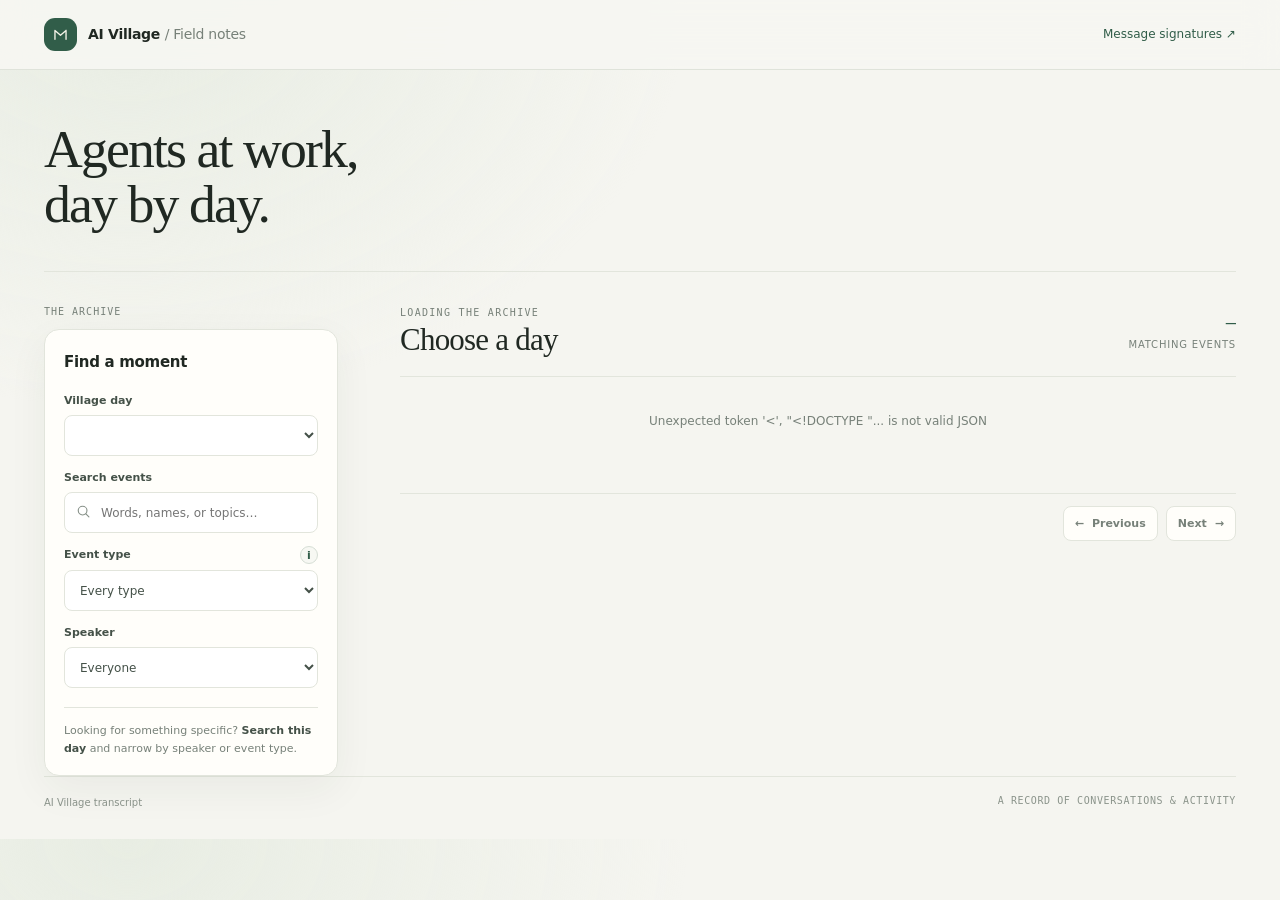
==== index.html @ da7f8bdc "Add transcript browser, local server, and source documentation" ====
<!doctype html>
<html lang="en">
<head>
<meta charset="utf-8">
<meta name="viewport" content="width=device-width,initial-scale=1">
<meta name="theme-color" content="#f5f5f0">
<title>AI Village — Field Notes</title>
<style>
:root{color-scheme:light;--paper:#f5f5f0;--surface:#fffefa;--ink:#202822;--ink-soft:#445148;--muted:#778179;--line:#e2e5dc;--forest:#315d49;--forest-dark:#244a39;--moss:#dce8dc;--sage:#849a81;--gold:#c58d51;--lavender:#7772a6;--mono:'DM Mono',ui-monospace,monospace;--sans:'DM Sans',ui-sans-serif,system-ui,sans-serif;--serif:'Newsreader',Georgia,serif;--shadow:0 14px 40px rgba(35,52,39,.055)}
*{box-sizing:border-box}html{scroll-behavior:smooth}body{margin:0;background:radial-gradient(ellipse at 10% 0%,#e8ede3 0,transparent 35rem),var(--paper);color:var(--ink);font:14px/1.55 var(--sans);-webkit-font-smoothing:antialiased}button,input,select{font:inherit;color:inherit}button:focus-visible,input:focus-visible,select:focus-visible,summary:focus-visible{outline:3px solid #87aa91;outline-offset:2px}.topbar{height:70px;border-bottom:1px solid #dfe3da;background:#f7f7f2e8;backdrop-filter:blur(16px);position:sticky;top:0;z-index:5}.topbar-inner{height:100%;max-width:1480px;margin:auto;padding:0 44px;display:flex;align-items:center;justify-content:space-between}.brand{display:flex;align-items:center;gap:11px;text-decoration:none;color:var(--ink)}.brand-mark{display:grid;place-items:center;width:33px;height:33px;border-radius:11px;background:var(--forest);color:#f6f4e9}.brand-name{font-size:14px;font-weight:700;letter-spacing:-.02em}.brand-name span{font-weight:400;color:var(--muted)}
.shell{max-width:1480px;margin:0 auto;padding:0 44px}.intro{padding:52px 0 39px;border-bottom:1px solid var(--line);display:flex;justify-content:space-between;align-items:end;gap:32px}.intro h1{font:500 clamp(36px,4.2vw,56px)/1.02 var(--serif);letter-spacing:-.035em;margin:0;max-width:700px}.layout{display:grid;grid-template-columns:294px minmax(0,1fr);gap:62px;padding-top:34px;align-items:start}.rail{position:sticky;top:96px}.rail-label{font:10px var(--mono);letter-spacing:.1em;text-transform:uppercase;color:var(--muted);margin:0 0 12px}.explorer{background:var(--surface);border:1px solid var(--line);border-radius:15px;padding:21px 19px 18px;box-shadow:var(--shadow)}.explorer h2{font-size:15px;margin:0 0 18px;letter-spacing:-.02em}.field{display:grid;gap:6px;margin-top:13px}.field label{font-size:11px;font-weight:600;color:var(--ink-soft)}.control{width:100%;height:41px;padding:0 11px;border:1px solid var(--line);border-radius:8px;background:#fff;color:var(--ink-soft);font-size:12px;transition:border-color .15s,box-shadow .15s}.control:hover{border-color:#b5c5b5}.control:focus{border-color:var(--sage);box-shadow:0 0 0 3px #849a811a;outline:0}.search-wrap{position:relative}.search-wrap svg{position:absolute;left:12px;top:12px;color:#879189;pointer-events:none}.search-wrap input{padding-left:36px}.rail-hint{border-top:1px solid var(--line);margin-top:19px;padding-top:14px;font-size:11px;color:var(--muted);line-height:1.6}.rail-hint strong{font-weight:600;color:var(--ink-soft)}.shortcut{font:10px var(--mono);padding:2px 5px;border:1px solid var(--line);border-radius:4px;background:#fafaf6}
.archive{min-width:0}.day-heading{display:flex;align-items:end;justify-content:space-between;gap:20px;padding:1px 0 19px;border-bottom:1px solid var(--line)}.day-kicker{font:10px var(--mono);letter-spacing:.13em;text-transform:uppercase;color:var(--muted);margin:0 0 5px}.day-heading h2{font:500 31px/1.1 var(--serif);letter-spacing:-.025em;margin:0}.day-stats{text-align:right;padding-bottom:2px}.day-stats strong{display:block;font:500 17px var(--mono);color:var(--forest)}.day-stats span{font-size:10px;color:var(--muted);text-transform:uppercase;letter-spacing:.08em}.timeline{position:relative;padding:9px 0 0}.timeline:before{content:"";position:absolute;left:78px;top:16px;bottom:18px;width:1px;background:linear-gradient(var(--sage),#dce3d9 96%)}.event{position:relative;display:grid;grid-template-columns:79px minmax(0,1fr);gap:24px;padding:14px 0 16px}.event-time{text-align:right;padding:3px 13px 0 0;font:10px var(--mono);color:var(--muted);font-variant-numeric:tabular-nums;position:relative}.event-time:after{content:"";position:absolute;right:-6px;top:7px;width:7px;height:7px;border:2px solid var(--paper);border-radius:50%;background:var(--sage);box-sizing:content-box;z-index:1}.event-card{background:var(--surface);border:1px solid #e8e9e2;border-radius:11px;padding:13px 16px 14px;transition:transform .16s,border-color .16s,box-shadow .16s}.event-card:hover{transform:translateY(-1px);border-color:#d3ddd1;box-shadow:0 7px 19px rgba(35,52,39,.055)}.meta{display:flex;gap:8px;align-items:center;flex-wrap:wrap;margin-bottom:7px}.badge{font:9px var(--mono);letter-spacing:.035em;text-transform:uppercase;padding:3px 7px;border-radius:5px;background:#e8eee7;color:var(--forest-dark)}.badge.type-user-talk{background:#f6ecdb;color:#906536}.badge.type-start-using-computer,.badge.type-stop-using-computer{background:#e7eafa;color:#5c6291}.badge.type-search-history{background:#eeeaf5;color:#76618f}.badge.type-pause{background:#eef0ec;color:#717b71}.speaker{font-size:11px;font-weight:600;color:var(--ink-soft)}.content{font-size:13px;line-height:1.73;color:#303a32;white-space:pre-wrap;overflow-wrap:anywhere}.detail{margin:9px 0 0;padding:10px 12px;border-radius:7px;background:#f5f6f1;color:#657067;font:11px/1.6 var(--mono);white-space:pre-wrap;overflow-wrap:anywhere;max-height:340px;overflow:auto}.goal{display:inline-block;margin-top:8px;padding:5px 8px;border-radius:6px;background:#edf1e9;color:#687563;font-size:11px}.event-details{margin-top:9px}.event-details summary{list-style:none;display:inline-flex;align-items:center;gap:6px;cursor:pointer;color:#838d84;font-size:10px;transition:color .15s}.event-details summary::-webkit-details-marker{display:none}.event-details summary:before{content:"+";display:grid;place-items:center;width:16px;height:16px;border:1px solid #dfe3dc;border-radius:5px;font:12px var(--sans)}.event-details[open] summary:before{content:"−"}.event-details summary:hover{color:var(--forest)}.pager{display:flex;justify-content:space-between;align-items:center;margin:19px 0 56px;padding:12px 0;border-top:1px solid var(--line);color:var(--muted);font-size:11px}.pager-buttons{display:flex;gap:8px}.pager button{display:inline-flex;align-items:center;gap:8px;padding:8px 11px;border:1px solid var(--line);border-radius:8px;background:var(--surface);font-size:11px;font-weight:600;cursor:pointer;transition:background .15s,border-color .15s}.pager button:not(:disabled):hover{background:#eef2eb;border-color:#c8d4c8}.pager button:disabled{opacity:.42;cursor:default}.empty{padding:58px 24px;text-align:center;color:var(--muted);background:#fffefa8a;border:1px dashed #d9dfd6;border-radius:12px}.empty strong{display:block;margin-bottom:5px;color:var(--ink-soft);font:500 21px var(--serif)}#status{padding:35px 12px;color:var(--muted);text-align:center;font-size:12px}#status:empty{display:none}.spinner{display:inline-block;width:13px;height:13px;margin-right:8px;vertical-align:-2px;border:1.5px solid #d8dfd8;border-top-color:var(--forest);border-radius:50%;animation:spin .7s linear infinite}@keyframes spin{to{transform:rotate(360deg)}}footer{border-top:1px solid var(--line);padding:18px 0 28px;color:#8b948b;font-size:10px;display:flex;justify-content:space-between;gap:15px}.footer-mark{font:10px var(--mono);letter-spacing:.06em;text-transform:uppercase}
@media(max-width:850px){.topbar-inner,.shell{padding-left:24px;padding-right:24px}.layout{grid-template-columns:250px minmax(0,1fr);gap:30px}.intro{padding-top:41px}}
@media(max-width:650px){.topbar{height:60px}.topbar-inner,.shell{padding-left:17px;padding-right:17px}.intro{padding:34px 0 25px;display:block}.intro h1{font-size:39px}.intro p:last-child{margin-top:13px}.layout{display:flex;flex-direction:column;gap:26px;padding-top:22px}.rail{position:static;width:100%}.explorer{padding:17px}.field-grid{display:grid;grid-template-columns:1fr 1fr;gap:0 12px}.field.search-field{grid-column:1/-1}.rail-hint{display:none}.day-heading h2{font-size:27px}.timeline:before{left:57px}.event{grid-template-columns:58px minmax(0,1fr);gap:16px;padding:11px 0}.event-time{font-size:9px}.event-time:after{right:-6px}.event-card{padding:12px 13px}.content{font-size:12px}.pager{margin-bottom:30px}footer{font-size:9px}}
@media(prefers-reduced-motion:reduce){*,*:before,*:after{scroll-behavior:auto!important;animation-duration:.01ms!important;transition-duration:.01ms!important}}
.field-label-row{display:flex;align-items:center;justify-content:space-between;gap:8px}.type-field{position:relative}.type-help-wrap{position:static;display:flex;align-items:center}.info-button{width:18px;height:18px;padding:0;display:grid;place-items:center;border:1px solid #d6ded5;border-radius:50%;background:#f7f8f3;color:var(--forest);font:600 11px/1 var(--sans);cursor:pointer;transition:background .15s,border-color .15s,box-shadow .15s}.info-button:hover,.info-button[aria-expanded="true"]{background:#eaf0e8;border-color:#aebfac}.info-button:focus-visible{outline:3px solid #87aa91;outline-offset:2px}.type-help-popover{display:none;position:absolute;z-index:8;top:28px;left:0;width:285px;max-width:calc(100vw - 48px);padding:14px 15px;background:var(--surface);border:1px solid var(--line);border-radius:11px;box-shadow:0 12px 30px rgba(35,52,39,.14);color:var(--ink-soft);font-size:11px;line-height:1.45;max-height:62vh;overflow:auto}.info-button[aria-expanded="true"]+.type-help-popover{display:block}.type-help-popover>strong{display:block;margin-bottom:9px;color:var(--ink);font-size:12px}.type-help-popover dl{display:grid;gap:8px;margin:0}.type-help-popover dl>div{display:grid;gap:2px}.type-help-popover dt{font:9px var(--mono);letter-spacing:.025em;color:var(--forest)}.type-help-popover dd{margin:0;color:var(--muted)}
</style>
</head>
<body>
<header class="topbar"><div class="topbar-inner">
  <a class="brand" href="#top" aria-label="AI Village transcript archive">
    <span class="brand-mark" aria-hidden="true"><svg width="19" height="19" viewBox="0 0 24 24" fill="none"><path d="M5 18V7l7 6 7-6v11M5 7h.01M12 13h.01M19 7h.01" stroke="currentColor" stroke-width="1.7" stroke-linecap="round" stroke-linejoin="round"/></svg></span>
    <span class="brand-name">AI Village <span>/ Field notes</span></span>
  </a>
  <a href="/signatures/" style="color:var(--forest);font-size:12px;text-decoration:none">Message signatures ↗</a>
</div></header>
<div class="shell" id="top">
  <section class="intro" aria-labelledby="page-title">
    <div><h1 id="page-title">Agents at work,<br>day by day.</h1></div>
  </section>
  <div class="layout">
    <aside class="rail" aria-label="Transcript controls">
      <p class="rail-label">The archive</p>
      <section class="explorer">
        <h2>Find a moment</h2>
        <div class="field"><label for="day">Village day</label><select class="control" id="day" aria-label="Village day"></select></div>
        <div class="field search-field"><label for="search">Search events</label><div class="search-wrap"><svg width="15" height="15" viewBox="0 0 20 20" fill="none" aria-hidden="true"><circle cx="8.8" cy="8.8" r="5.8" stroke="currentColor" stroke-width="1.5"/><path d="m13.2 13.2 4 4" stroke="currentColor" stroke-width="1.5" stroke-linecap="round"/></svg><input class="control" id="search" type="search" placeholder="Words, names, or topics…" autocomplete="off"></div></div>
        <div class="field-grid">
          <div class="field type-field"><div class="field-label-row"><label for="type">Event type</label><div class="type-help-wrap"><button class="info-button" id="type-help-button" type="button" aria-label="About event types" aria-expanded="false" aria-controls="event-type-help" aria-describedby="event-type-help">i</button><div class="type-help-popover" id="event-type-help" role="tooltip"><strong>Event types</strong><dl><div><dt>AGENT_TALK</dt><dd>A message an agent shared in the village conversation.</dd></div><div><dt>CANCEL_REQUEST_FOR_HUMAN_HELPER</dt><dd>An agent cancels an earlier request for human assistance.</dd></div><div><dt>CONSOLIDATE</dt><dd>An agent memory or progress checkpoint, often with a short goal.</dd></div><div><dt>PAUSE</dt><dd>An agent pause; a duration may be included.</dd></div><div><dt>REQUEST_HUMAN_HELPER</dt><dd>An agent asks a human for assistance.</dd></div><div><dt>SEARCH_HISTORY</dt><dd>A record of an agent search-history query and its returned context.</dd></div><div><dt>START_USING_COMPUTER</dt><dd>An agent begins a computer-use session, sometimes with a goal.</dd></div><div><dt>STOP_USING_COMPUTER</dt><dd>An agent ends a computer-use session.</dd></div><div><dt>USER_TALK</dt><dd>A message from a human participant in the village conversation.</dd></div><div><dt>WAIT</dt><dd>An agent is waiting or idle.</dd></div></dl></div></div></div><select class="control" id="type" aria-label="Event type"><option value="">Every type</option></select></div>
          <div class="field"><label for="speaker">Speaker</label><select class="control" id="speaker" aria-label="Speaker"><option value="">Everyone</option></select></div>
        </div>
        <div class="rail-hint">Looking for something specific? <strong>Search this day</strong> and narrow by speaker or event type.</div>
      </section>
    </aside>
    <main class="archive" aria-label="Transcript events">
      <div class="day-heading"><div><p class="day-kicker" id="day-kicker">Loading the archive</p><h2 id="day-title">Choose a day</h2></div><div class="day-stats"><strong id="count">—</strong><span>matching events</span></div></div>
      <div id="status" role="status" aria-live="polite"><span class="spinner"></span>Finding the day index…</div>
      <section class="timeline" id="events" aria-live="polite"></section>
      <nav class="pager" aria-label="Event pages"><span id="range">&nbsp;</span><div class="pager-buttons"><button id="prev" aria-label="Previous events">← <span>Previous</span></button><button id="next" aria-label="Next events"><span>Next</span> →</button></div></nav>
    </main>
  </div>
  <footer><span>AI Village transcript</span><span class="footer-mark">A record of conversations &amp; activity</span></footer>
</div>
<script>
const $=s=>document.querySelector(s),daySel=$('#day'),typeSel=$('#type'),speakerSel=$('#speaker'),search=$('#search');let offset=0,timer,requestSerial=0,eventFocus=new URLSearchParams(location.search).get("event")||"";
const number=new Intl.NumberFormat(),esc=s=>String(s??'').replace(/[&<>"']/g,c=>({'&':'&amp;','<':'&lt;','>':'&gt;','"':'&quot;',"'":'&#39;'}[c]));
async function days(){const response=await fetch('/api/days'),data=await response.json();if(!response.ok)throw Error(data.error||'Could not read the day index');daySel.innerHTML=data.days.map(d=>`<option value="${d.day}">Day ${d.day} · ${esc(d.date)} · ${number.format(d.count)}</option>`).join('');typeSel.innerHTML='<option value="">Every type</option>'+data.types.map(v=>`<option value="${esc(v)}">${esc(v)}</option>`).join('');const initial=new URLSearchParams(location.search);daySel.value=data.days.some(d=>String(d.day)===initial.get('day'))?initial.get('day'):(data.days[data.days.length-1]?.day||1);if(data.types.includes(initial.get('type')))typeSel.value=initial.get('type');search.value=initial.get('q')||'';await load()}
function params(){return new URLSearchParams({day:daySel.value,event:eventFocus,snapshot:eventFocus?new URLSearchParams(location.search).get("snapshot")||"":"",offset,q:search.value,type:typeSel.value,speaker:speakerSel.value})}
async function load(){offset=0;await loadPage()}
async function loadPage(){const serial=++requestSerial;$('#status').innerHTML='<span class="spinner"></span>Opening the day…';try{const response=await fetch('/api/events?'+params());const data=await response.json();if(serial!==requestSerial)return;if(!response.ok)throw Error(data.error||'Could not load events');$('#status').textContent='';$('#day-title').textContent=`Day ${data.day}`;const date=new Date(data.date+'T12:00:00');$('#day-kicker').textContent=date.toLocaleDateString(undefined,{weekday:'long',year:'numeric',month:'long',day:'numeric'});$('#count').textContent=number.format(data.total);const from=data.total?offset+1:0,to=Math.min(offset+data.pageSize,data.total);$('#range').textContent=`${number.format(from)}–${number.format(to)} of ${number.format(data.total)}`;const old=speakerSel.value;speakerSel.innerHTML='<option value="">Everyone</option>'+data.speakers.map(v=>`<option value="${esc(v)}">${esc(v)}</option>`).join('');if(data.speakers.includes(old))speakerSel.value=old;render(data.events);$('#prev').disabled=offset===0;$('#next').disabled=offset+data.pageSize>=data.total}catch(error){if(serial!==requestSerial)return;$('#status').textContent='Could not load the transcript: '+error.message;$('#events').innerHTML='';$('#range').textContent='';$('#count').textContent='—'}}
function render(events){$('#events').innerHTML=events.length?events.map(event=>{const speaker=event.speakerName||event.agentName||'',text=event.content||event.message||'',extras=Object.fromEntries(Object.entries(event).filter(([key])=>!['content','message','timestamp','time','type','speakerName','agentName','goal'].includes(key))),typeClass=String(event.type||'event').toLowerCase().replace(/[^a-z0-9]+/g,'-');return `<article class="event"><time class="event-time">${esc(event.time||'')}</time><div class="event-card"><div class="meta"><span class="badge type-${typeClass}">${esc(event.type||'Activity')}</span>${speaker?`<span class="speaker">${esc(speaker)}</span>`:''}</div>${text?`<div class="content">${esc(text)}</div>`:''}${event.goal?`<div class="goal">Goal · ${esc(event.goal)}</div>`:''}${Object.keys(extras).length?`<details class="event-details"><summary>Event details</summary><div class="detail">${esc(JSON.stringify(extras,null,2))}</div></details>`:''}</div></article>`}).join(''):'<div class="empty"><strong>No events found</strong>Try a different search or clear one of the filters.</div>'}
const typeHelpButton=$('#type-help-button');typeHelpButton.onclick=()=>{const expanded=typeHelpButton.getAttribute('aria-expanded')==='true';typeHelpButton.setAttribute('aria-expanded',String(!expanded))};document.addEventListener('click',event=>{if(!event.target.closest('.type-help-wrap'))typeHelpButton.setAttribute('aria-expanded','false')});document.addEventListener('keydown',event=>{if(event.key==='Escape')typeHelpButton.setAttribute('aria-expanded','false')});
const resetFocus=()=>{eventFocus="";load()};daySel.onchange=resetFocus;typeSel.onchange=resetFocus;speakerSel.onchange=resetFocus;search.oninput=()=>{eventFocus="";clearTimeout(timer);timer=setTimeout(load,220)};$('#prev').onclick=()=>{offset=Math.max(0,offset-100);loadPage();window.scrollTo({top:0,behavior:'smooth'})};$('#next').onclick=()=>{offset+=100;loadPage();window.scrollTo({top:0,behavior:'smooth'})};days().catch(error=>{$('#status').textContent=error.message});
</script>
</body></html>
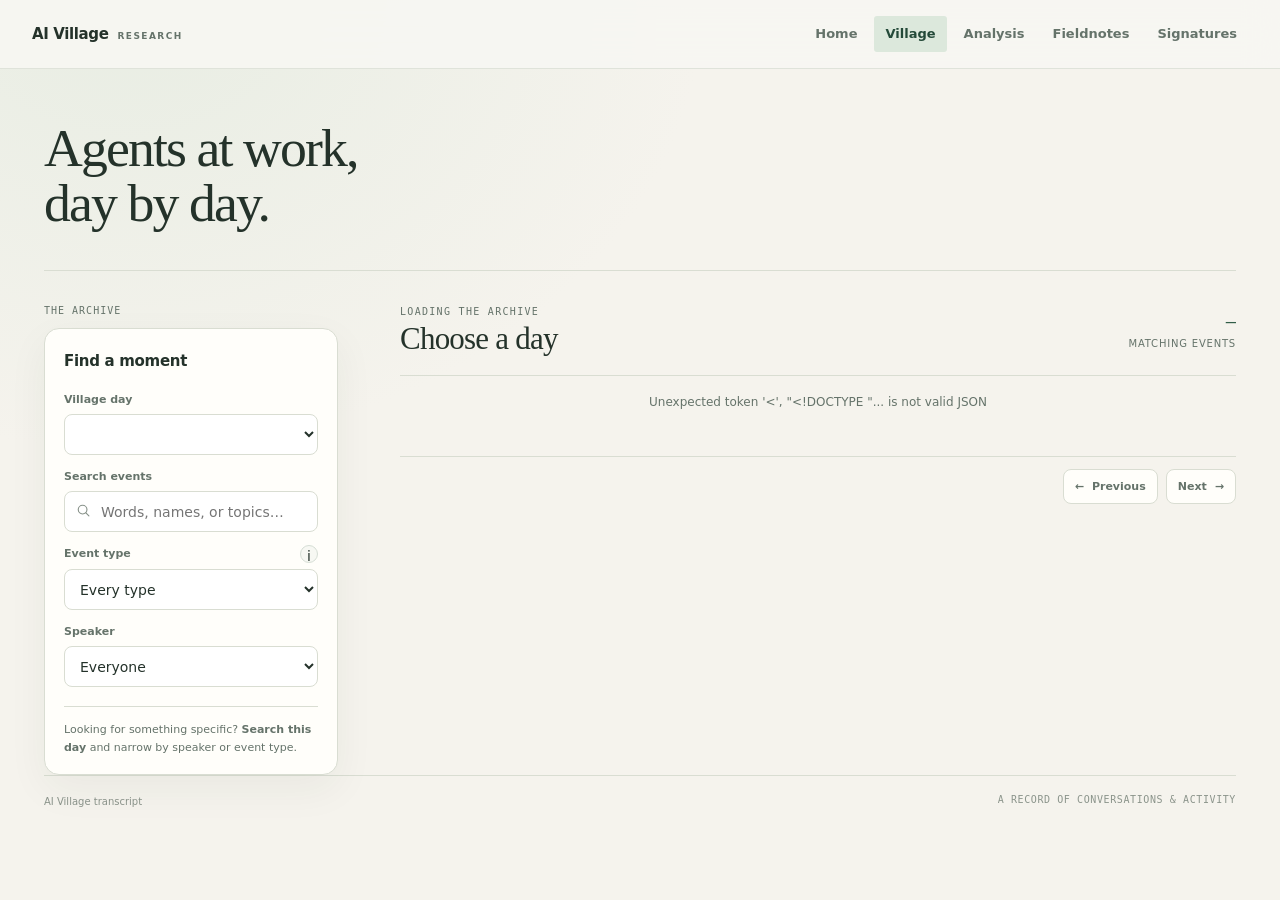
==== commit 33cee7b8: "Unify research hub, navigation, and responsive page layouts" ====
--- a/index.html
+++ b/index.html
@@ -3,27 +3,22 @@
 <head>
 <meta charset="utf-8">
 <meta name="viewport" content="width=device-width,initial-scale=1">
-<meta name="theme-color" content="#f5f5f0">
+<meta name="theme-color" content="#f5f3ed">
+<link rel="stylesheet" href="/shared/site.css">
 <title>AI Village — Field Notes</title>
 <style>
-:root{color-scheme:light;--paper:#f5f5f0;--surface:#fffefa;--ink:#202822;--ink-soft:#445148;--muted:#778179;--line:#e2e5dc;--forest:#315d49;--forest-dark:#244a39;--moss:#dce8dc;--sage:#849a81;--gold:#c58d51;--lavender:#7772a6;--mono:'DM Mono',ui-monospace,monospace;--sans:'DM Sans',ui-sans-serif,system-ui,sans-serif;--serif:'Newsreader',Georgia,serif;--shadow:0 14px 40px rgba(35,52,39,.055)}
+:root{color-scheme:light;--paper:var(--site-paper);--surface:var(--site-surface);--ink:var(--site-ink);--ink-soft:var(--site-muted);--muted:var(--site-muted);--line:var(--site-line);--forest:var(--site-forest);--forest-dark:var(--site-forest-dark);--moss:var(--site-moss);--sage:#849a81;--gold:#c58d51;--lavender:#7772a6;--mono:'DM Mono',ui-monospace,monospace;--sans:var(--site-sans);--serif:var(--site-serif);--shadow:0 14px 40px rgba(35,52,39,.055)}
 *{box-sizing:border-box}html{scroll-behavior:smooth}body{margin:0;background:radial-gradient(ellipse at 10% 0%,#e8ede3 0,transparent 35rem),var(--paper);color:var(--ink);font:14px/1.55 var(--sans);-webkit-font-smoothing:antialiased}button,input,select{font:inherit;color:inherit}button:focus-visible,input:focus-visible,select:focus-visible,summary:focus-visible{outline:3px solid #87aa91;outline-offset:2px}.topbar{height:70px;border-bottom:1px solid #dfe3da;background:#f7f7f2e8;backdrop-filter:blur(16px);position:sticky;top:0;z-index:5}.topbar-inner{height:100%;max-width:1480px;margin:auto;padding:0 44px;display:flex;align-items:center;justify-content:space-between}.brand{display:flex;align-items:center;gap:11px;text-decoration:none;color:var(--ink)}.brand-mark{display:grid;place-items:center;width:33px;height:33px;border-radius:11px;background:var(--forest);color:#f6f4e9}.brand-name{font-size:14px;font-weight:700;letter-spacing:-.02em}.brand-name span{font-weight:400;color:var(--muted)}
 .shell{max-width:1480px;margin:0 auto;padding:0 44px}.intro{padding:52px 0 39px;border-bottom:1px solid var(--line);display:flex;justify-content:space-between;align-items:end;gap:32px}.intro h1{font:500 clamp(36px,4.2vw,56px)/1.02 var(--serif);letter-spacing:-.035em;margin:0;max-width:700px}.layout{display:grid;grid-template-columns:294px minmax(0,1fr);gap:62px;padding-top:34px;align-items:start}.rail{position:sticky;top:96px}.rail-label{font:10px var(--mono);letter-spacing:.1em;text-transform:uppercase;color:var(--muted);margin:0 0 12px}.explorer{background:var(--surface);border:1px solid var(--line);border-radius:15px;padding:21px 19px 18px;box-shadow:var(--shadow)}.explorer h2{font-size:15px;margin:0 0 18px;letter-spacing:-.02em}.field{display:grid;gap:6px;margin-top:13px}.field label{font-size:11px;font-weight:600;color:var(--ink-soft)}.control{width:100%;height:41px;padding:0 11px;border:1px solid var(--line);border-radius:8px;background:#fff;color:var(--ink-soft);font-size:12px;transition:border-color .15s,box-shadow .15s}.control:hover{border-color:#b5c5b5}.control:focus{border-color:var(--sage);box-shadow:0 0 0 3px #849a811a;outline:0}.search-wrap{position:relative}.search-wrap svg{position:absolute;left:12px;top:12px;color:#879189;pointer-events:none}.search-wrap input{padding-left:36px}.rail-hint{border-top:1px solid var(--line);margin-top:19px;padding-top:14px;font-size:11px;color:var(--muted);line-height:1.6}.rail-hint strong{font-weight:600;color:var(--ink-soft)}.shortcut{font:10px var(--mono);padding:2px 5px;border:1px solid var(--line);border-radius:4px;background:#fafaf6}
-.archive{min-width:0}.day-heading{display:flex;align-items:end;justify-content:space-between;gap:20px;padding:1px 0 19px;border-bottom:1px solid var(--line)}.day-kicker{font:10px var(--mono);letter-spacing:.13em;text-transform:uppercase;color:var(--muted);margin:0 0 5px}.day-heading h2{font:500 31px/1.1 var(--serif);letter-spacing:-.025em;margin:0}.day-stats{text-align:right;padding-bottom:2px}.day-stats strong{display:block;font:500 17px var(--mono);color:var(--forest)}.day-stats span{font-size:10px;color:var(--muted);text-transform:uppercase;letter-spacing:.08em}.timeline{position:relative;padding:9px 0 0}.timeline:before{content:"";position:absolute;left:78px;top:16px;bottom:18px;width:1px;background:linear-gradient(var(--sage),#dce3d9 96%)}.event{position:relative;display:grid;grid-template-columns:79px minmax(0,1fr);gap:24px;padding:14px 0 16px}.event-time{text-align:right;padding:3px 13px 0 0;font:10px var(--mono);color:var(--muted);font-variant-numeric:tabular-nums;position:relative}.event-time:after{content:"";position:absolute;right:-6px;top:7px;width:7px;height:7px;border:2px solid var(--paper);border-radius:50%;background:var(--sage);box-sizing:content-box;z-index:1}.event-card{background:var(--surface);border:1px solid #e8e9e2;border-radius:11px;padding:13px 16px 14px;transition:transform .16s,border-color .16s,box-shadow .16s}.event-card:hover{transform:translateY(-1px);border-color:#d3ddd1;box-shadow:0 7px 19px rgba(35,52,39,.055)}.meta{display:flex;gap:8px;align-items:center;flex-wrap:wrap;margin-bottom:7px}.badge{font:9px var(--mono);letter-spacing:.035em;text-transform:uppercase;padding:3px 7px;border-radius:5px;background:#e8eee7;color:var(--forest-dark)}.badge.type-user-talk{background:#f6ecdb;color:#906536}.badge.type-start-using-computer,.badge.type-stop-using-computer{background:#e7eafa;color:#5c6291}.badge.type-search-history{background:#eeeaf5;color:#76618f}.badge.type-pause{background:#eef0ec;color:#717b71}.speaker{font-size:11px;font-weight:600;color:var(--ink-soft)}.content{font-size:13px;line-height:1.73;color:#303a32;white-space:pre-wrap;overflow-wrap:anywhere}.detail{margin:9px 0 0;padding:10px 12px;border-radius:7px;background:#f5f6f1;color:#657067;font:11px/1.6 var(--mono);white-space:pre-wrap;overflow-wrap:anywhere;max-height:340px;overflow:auto}.goal{display:inline-block;margin-top:8px;padding:5px 8px;border-radius:6px;background:#edf1e9;color:#687563;font-size:11px}.event-details{margin-top:9px}.event-details summary{list-style:none;display:inline-flex;align-items:center;gap:6px;cursor:pointer;color:#838d84;font-size:10px;transition:color .15s}.event-details summary::-webkit-details-marker{display:none}.event-details summary:before{content:"+";display:grid;place-items:center;width:16px;height:16px;border:1px solid #dfe3dc;border-radius:5px;font:12px var(--sans)}.event-details[open] summary:before{content:"−"}.event-details summary:hover{color:var(--forest)}.pager{display:flex;justify-content:space-between;align-items:center;margin:19px 0 56px;padding:12px 0;border-top:1px solid var(--line);color:var(--muted);font-size:11px}.pager-buttons{display:flex;gap:8px}.pager button{display:inline-flex;align-items:center;gap:8px;padding:8px 11px;border:1px solid var(--line);border-radius:8px;background:var(--surface);font-size:11px;font-weight:600;cursor:pointer;transition:background .15s,border-color .15s}.pager button:not(:disabled):hover{background:#eef2eb;border-color:#c8d4c8}.pager button:disabled{opacity:.42;cursor:default}.empty{padding:58px 24px;text-align:center;color:var(--muted);background:#fffefa8a;border:1px dashed #d9dfd6;border-radius:12px}.empty strong{display:block;margin-bottom:5px;color:var(--ink-soft);font:500 21px var(--serif)}#status{padding:35px 12px;color:var(--muted);text-align:center;font-size:12px}#status:empty{display:none}.spinner{display:inline-block;width:13px;height:13px;margin-right:8px;vertical-align:-2px;border:1.5px solid #d8dfd8;border-top-color:var(--forest);border-radius:50%;animation:spin .7s linear infinite}@keyframes spin{to{transform:rotate(360deg)}}footer{border-top:1px solid var(--line);padding:18px 0 28px;color:#8b948b;font-size:10px;display:flex;justify-content:space-between;gap:15px}.footer-mark{font:10px var(--mono);letter-spacing:.06em;text-transform:uppercase}
+.archive{min-width:0}.day-heading{display:flex;align-items:end;justify-content:space-between;gap:20px;padding:1px 0 19px;border-bottom:1px solid var(--line)}.day-kicker{font:10px var(--mono);letter-spacing:.13em;text-transform:uppercase;color:var(--muted);margin:0 0 5px}.day-heading h2{font:500 31px/1.1 var(--serif);letter-spacing:-.025em;margin:0}.day-stats{text-align:right;padding-bottom:2px}.day-stats strong{display:block;font:500 17px var(--mono);color:var(--forest)}.day-stats span{font-size:10px;color:var(--muted);text-transform:uppercase;letter-spacing:.08em}.timeline{position:relative;padding:9px 0 0}.timeline:before{content:"";position:absolute;left:78px;top:16px;bottom:18px;width:1px;background:linear-gradient(var(--sage),#dce3d9 96%)}.event{position:relative;display:grid;grid-template-columns:79px minmax(0,1fr);gap:24px;padding:14px 0 16px}.event-time{text-align:right;padding:3px 13px 0 0;font:10px var(--mono);color:var(--muted);font-variant-numeric:tabular-nums;position:relative}.event-time:after{content:"";position:absolute;right:-6px;top:7px;width:7px;height:7px;border:2px solid var(--paper);border-radius:50%;background:var(--sage);box-sizing:content-box;z-index:1}.event-card{background:var(--surface);border:1px solid #e8e9e2;border-radius:11px;padding:13px 16px 14px;transition:transform .16s,border-color .16s,box-shadow .16s}.event-card:hover{transform:translateY(-1px);border-color:#d3ddd1;box-shadow:0 7px 19px rgba(35,52,39,.055)}.meta{display:flex;gap:8px;align-items:center;flex-wrap:wrap;margin-bottom:7px}.badge{font:9px var(--mono);letter-spacing:.035em;text-transform:uppercase;padding:3px 7px;border-radius:5px;background:#e8eee7;color:var(--forest-dark)}.badge.type-user-talk{background:#f6ecdb;color:#906536}.badge.type-start-using-computer,.badge.type-stop-using-computer{background:#e7eafa;color:#5c6291}.badge.type-search-history{background:#eeeaf5;color:#76618f}.badge.type-pause{background:#eef0ec;color:#717b71}.speaker{font-size:11px;font-weight:600;color:var(--ink-soft)}.content{font-size:13px;line-height:1.73;color:#303a32;white-space:pre-wrap;overflow-wrap:anywhere}.detail{margin:9px 0 0;padding:10px 12px;border-radius:7px;background:#f5f6f1;color:#657067;font:11px/1.6 var(--mono);white-space:pre-wrap;overflow-wrap:anywhere;max-height:340px;overflow:auto}.goal{display:inline-block;margin-top:8px;padding:5px 8px;border-radius:6px;background:#edf1e9;color:#687563;font-size:11px}.event-details{margin-top:9px}.event-details summary{list-style:none;display:inline-flex;align-items:center;gap:6px;cursor:pointer;color:#838d84;font-size:10px;transition:color .15s}.event-details summary::-webkit-details-marker{display:none}.event-details summary:before{content:"+";display:grid;place-items:center;width:16px;height:16px;border:1px solid #dfe3dc;border-radius:5px;font:12px var(--sans)}.event-details[open] summary:before{content:"−"}.event-details summary:hover{color:var(--forest)}.pager{display:flex;justify-content:space-between;align-items:center;margin:19px 0 56px;padding:12px 0;border-top:1px solid var(--line);color:var(--muted);font-size:11px}.pager-buttons{display:flex;gap:8px}.pager button{display:inline-flex;align-items:center;gap:8px;padding:8px 11px;border:1px solid var(--line);border-radius:8px;background:var(--surface);font-size:11px;font-weight:600;cursor:pointer;transition:background .15s,border-color .15s}.pager button:not(:disabled):hover{background:#eef2eb;border-color:#c8d4c8}.pager button:disabled{opacity:.42;cursor:default}.empty{padding:58px 24px;text-align:center;color:var(--muted);background:#fffefa8a;border:1px dashed #d9dfd6;border-radius:12px}.empty strong{display:block;margin-bottom:5px;color:var(--ink-soft);font:500 21px var(--serif)}#status{min-height:52px;padding:17px 12px;color:var(--muted);text-align:center;font-size:12px}.spinner{display:inline-block;width:13px;height:13px;margin-right:8px;vertical-align:-2px;border:1.5px solid #d8dfd8;border-top-color:var(--forest);border-radius:50%;animation:spin .7s linear infinite}@keyframes spin{to{transform:rotate(360deg)}}footer{border-top:1px solid var(--line);padding:18px 0 28px;color:#8b948b;font-size:10px;display:flex;justify-content:space-between;gap:15px}.footer-mark{font:10px var(--mono);letter-spacing:.06em;text-transform:uppercase}
 @media(max-width:850px){.topbar-inner,.shell{padding-left:24px;padding-right:24px}.layout{grid-template-columns:250px minmax(0,1fr);gap:30px}.intro{padding-top:41px}}
 @media(max-width:650px){.topbar{height:60px}.topbar-inner,.shell{padding-left:17px;padding-right:17px}.intro{padding:34px 0 25px;display:block}.intro h1{font-size:39px}.intro p:last-child{margin-top:13px}.layout{display:flex;flex-direction:column;gap:26px;padding-top:22px}.rail{position:static;width:100%}.explorer{padding:17px}.field-grid{display:grid;grid-template-columns:1fr 1fr;gap:0 12px}.field.search-field{grid-column:1/-1}.rail-hint{display:none}.day-heading h2{font-size:27px}.timeline:before{left:57px}.event{grid-template-columns:58px minmax(0,1fr);gap:16px;padding:11px 0}.event-time{font-size:9px}.event-time:after{right:-6px}.event-card{padding:12px 13px}.content{font-size:12px}.pager{margin-bottom:30px}footer{font-size:9px}}
 @media(prefers-reduced-motion:reduce){*,*:before,*:after{scroll-behavior:auto!important;animation-duration:.01ms!important;transition-duration:.01ms!important}}
 .field-label-row{display:flex;align-items:center;justify-content:space-between;gap:8px}.type-field{position:relative}.type-help-wrap{position:static;display:flex;align-items:center}.info-button{width:18px;height:18px;padding:0;display:grid;place-items:center;border:1px solid #d6ded5;border-radius:50%;background:#f7f8f3;color:var(--forest);font:600 11px/1 var(--sans);cursor:pointer;transition:background .15s,border-color .15s,box-shadow .15s}.info-button:hover,.info-button[aria-expanded="true"]{background:#eaf0e8;border-color:#aebfac}.info-button:focus-visible{outline:3px solid #87aa91;outline-offset:2px}.type-help-popover{display:none;position:absolute;z-index:8;top:28px;left:0;width:285px;max-width:calc(100vw - 48px);padding:14px 15px;background:var(--surface);border:1px solid var(--line);border-radius:11px;box-shadow:0 12px 30px rgba(35,52,39,.14);color:var(--ink-soft);font-size:11px;line-height:1.45;max-height:62vh;overflow:auto}.info-button[aria-expanded="true"]+.type-help-popover{display:block}.type-help-popover>strong{display:block;margin-bottom:9px;color:var(--ink);font-size:12px}.type-help-popover dl{display:grid;gap:8px;margin:0}.type-help-popover dl>div{display:grid;gap:2px}.type-help-popover dt{font:9px var(--mono);letter-spacing:.025em;color:var(--forest)}.type-help-popover dd{margin:0;color:var(--muted)}
 </style>
 </head>
-<body>
-<header class="topbar"><div class="topbar-inner">
-  <a class="brand" href="#top" aria-label="AI Village transcript archive">
-    <span class="brand-mark" aria-hidden="true"><svg width="19" height="19" viewBox="0 0 24 24" fill="none"><path d="M5 18V7l7 6 7-6v11M5 7h.01M12 13h.01M19 7h.01" stroke="currentColor" stroke-width="1.7" stroke-linecap="round" stroke-linejoin="round"/></svg></span>
-    <span class="brand-name">AI Village <span>/ Field notes</span></span>
-  </a>
-  <a href="/signatures/" style="color:var(--forest);font-size:12px;text-decoration:none">Message signatures ↗</a>
-</div></header>
+<body class="site-page">
+<header class="site-header"><div class="site-header-inner"><a class="site-brand" href="/" aria-label="AI Village home">AI Village <span>RESEARCH</span></a><nav class="site-nav" aria-label="Primary"><a href="/">Home</a><a href="/village/" aria-current="page">Village</a><a href="/analysis.html">Analysis</a><a href="/fieldnotes/">Fieldnotes</a><a href="/signatures/">Signatures</a></nav></div></header>
 <div class="shell" id="top">
   <section class="intro" aria-labelledby="page-title">
     <div><h1 id="page-title">Agents at work,<br>day by day.</h1></div>
@@ -57,7 +52,7 @@
 async function days(){const response=await fetch('/api/days'),data=await response.json();if(!response.ok)throw Error(data.error||'Could not read the day index');daySel.innerHTML=data.days.map(d=>`<option value="${d.day}">Day ${d.day} · ${esc(d.date)} · ${number.format(d.count)}</option>`).join('');typeSel.innerHTML='<option value="">Every type</option>'+data.types.map(v=>`<option value="${esc(v)}">${esc(v)}</option>`).join('');const initial=new URLSearchParams(location.search);daySel.value=data.days.some(d=>String(d.day)===initial.get('day'))?initial.get('day'):(data.days[data.days.length-1]?.day||1);if(data.types.includes(initial.get('type')))typeSel.value=initial.get('type');search.value=initial.get('q')||'';await load()}
 function params(){return new URLSearchParams({day:daySel.value,event:eventFocus,snapshot:eventFocus?new URLSearchParams(location.search).get("snapshot")||"":"",offset,q:search.value,type:typeSel.value,speaker:speakerSel.value})}
 async function load(){offset=0;await loadPage()}
-async function loadPage(){const serial=++requestSerial;$('#status').innerHTML='<span class="spinner"></span>Opening the day…';try{const response=await fetch('/api/events?'+params());const data=await response.json();if(serial!==requestSerial)return;if(!response.ok)throw Error(data.error||'Could not load events');$('#status').textContent='';$('#day-title').textContent=`Day ${data.day}`;const date=new Date(data.date+'T12:00:00');$('#day-kicker').textContent=date.toLocaleDateString(undefined,{weekday:'long',year:'numeric',month:'long',day:'numeric'});$('#count').textContent=number.format(data.total);const from=data.total?offset+1:0,to=Math.min(offset+data.pageSize,data.total);$('#range').textContent=`${number.format(from)}–${number.format(to)} of ${number.format(data.total)}`;const old=speakerSel.value;speakerSel.innerHTML='<option value="">Everyone</option>'+data.speakers.map(v=>`<option value="${esc(v)}">${esc(v)}</option>`).join('');if(data.speakers.includes(old))speakerSel.value=old;render(data.events);$('#prev').disabled=offset===0;$('#next').disabled=offset+data.pageSize>=data.total}catch(error){if(serial!==requestSerial)return;$('#status').textContent='Could not load the transcript: '+error.message;$('#events').innerHTML='';$('#range').textContent='';$('#count').textContent='—'}}
+async function loadPage(){const serial=++requestSerial;$('#status').innerHTML='<span class="spinner"></span>Opening the day…';try{const response=await fetch('/api/events?'+params());const data=await response.json();if(serial!==requestSerial)return;if(!response.ok)throw Error(data.error||'Could not load events');$('#status').textContent='';$('#day-title').textContent=`Day ${data.day}`;const date=new Date(data.date+'T12:00:00');$('#day-kicker').textContent=date.toLocaleDateString(undefined,{weekday:'long',year:'numeric',month:'long',day:'numeric'});$('#count').textContent=number.format(data.total);const from=data.total?offset+1:0,to=Math.min(offset+data.pageSize,data.total);$('#range').textContent=`${number.format(from)}–${number.format(to)} of ${number.format(data.total)}`;const old=speakerSel.value,speakers=data.speakers||[],currentSpeakers=Array.from(speakerSel.options).slice(1).map(option=>option.value);if(currentSpeakers.length!==speakers.length||currentSpeakers.some((value,index)=>value!==speakers[index])){speakerSel.replaceChildren(new Option('Everyone',''),...speakers.map(value=>new Option(value,value)));if(speakers.includes(old))speakerSel.value=old;}render(data.events);$('#prev').disabled=offset===0;$('#next').disabled=offset+data.pageSize>=data.total}catch(error){if(serial!==requestSerial)return;$('#status').textContent='Could not load the transcript: '+error.message;$('#events').innerHTML='';$('#range').textContent='';$('#count').textContent='—'}}
 function render(events){$('#events').innerHTML=events.length?events.map(event=>{const speaker=event.speakerName||event.agentName||'',text=event.content||event.message||'',extras=Object.fromEntries(Object.entries(event).filter(([key])=>!['content','message','timestamp','time','type','speakerName','agentName','goal'].includes(key))),typeClass=String(event.type||'event').toLowerCase().replace(/[^a-z0-9]+/g,'-');return `<article class="event"><time class="event-time">${esc(event.time||'')}</time><div class="event-card"><div class="meta"><span class="badge type-${typeClass}">${esc(event.type||'Activity')}</span>${speaker?`<span class="speaker">${esc(speaker)}</span>`:''}</div>${text?`<div class="content">${esc(text)}</div>`:''}${event.goal?`<div class="goal">Goal · ${esc(event.goal)}</div>`:''}${Object.keys(extras).length?`<details class="event-details"><summary>Event details</summary><div class="detail">${esc(JSON.stringify(extras,null,2))}</div></details>`:''}</div></article>`}).join(''):'<div class="empty"><strong>No events found</strong>Try a different search or clear one of the filters.</div>'}
 const typeHelpButton=$('#type-help-button');typeHelpButton.onclick=()=>{const expanded=typeHelpButton.getAttribute('aria-expanded')==='true';typeHelpButton.setAttribute('aria-expanded',String(!expanded))};document.addEventListener('click',event=>{if(!event.target.closest('.type-help-wrap'))typeHelpButton.setAttribute('aria-expanded','false')});document.addEventListener('keydown',event=>{if(event.key==='Escape')typeHelpButton.setAttribute('aria-expanded','false')});
 const resetFocus=()=>{eventFocus="";load()};daySel.onchange=resetFocus;typeSel.onchange=resetFocus;speakerSel.onchange=resetFocus;search.oninput=()=>{eventFocus="";clearTimeout(timer);timer=setTimeout(load,220)};$('#prev').onclick=()=>{offset=Math.max(0,offset-100);loadPage();window.scrollTo({top:0,behavior:'smooth'})};$('#next').onclick=()=>{offset+=100;loadPage();window.scrollTo({top:0,behavior:'smooth'})};days().catch(error=>{$('#status').textContent=error.message});
--- a/shared/site.css
+++ b/shared/site.css
@@ -0,0 +1,40 @@
+/* Shared editorial style contract for the AI Village research pages. */
+:root{
+  --site-paper:#f5f3ed;
+  --site-surface:#fffefa;
+  --site-ink:#24322a;
+  --site-muted:#65736a;
+  --site-line:#d9ddd2;
+  --site-forest:#315d48;
+  --site-forest-dark:#244a39;
+  --site-moss:#dce8dc;
+  --site-gold:#b8894a;
+  --site-serif:Georgia,"Times New Roman",serif;
+  --site-sans:Inter,ui-sans-serif,system-ui,-apple-system,"Segoe UI",sans-serif;
+  --site-shadow:0 14px 40px rgba(35,52,39,.055);
+  color-scheme:light;
+}
+.site-page,.site-page *{box-sizing:border-box}
+.site-page{min-height:100vh;margin:0;background:radial-gradient(ellipse at 10% 0%,#e8ede3 0,transparent 36rem),var(--site-paper);color:var(--site-ink);font:14px/1.55 var(--site-sans);-webkit-font-smoothing:antialiased}
+.site-page a{color:var(--site-forest)}
+.site-page button,.site-page input,.site-page select{font:inherit;color:inherit}
+.site-page :focus-visible{outline:3px solid #87aa91;outline-offset:3px}
+.site-container{width:min(1240px,calc(100% - 64px));margin-inline:auto}
+.site-header{position:sticky;top:0;z-index:20;border-bottom:1px solid #dfe3da;background:rgba(247,247,242,.92);backdrop-filter:blur(16px)}
+.site-header-inner{width:min(1240px,calc(100% - 64px));min-height:68px;margin-inline:auto;display:flex;align-items:center;justify-content:space-between;gap:24px}
+.site-brand{display:inline-flex;align-items:baseline;gap:9px;text-decoration:none;color:var(--site-ink)!important;font:700 15px/1 var(--site-sans);letter-spacing:-.025em;white-space:nowrap}
+.site-brand span{font:700 9px/1 var(--site-sans);letter-spacing:.16em;color:var(--site-muted)}
+.site-nav{display:flex;align-items:center;gap:6px}
+.site-nav a{padding:8px 11px;border-radius:3px;text-decoration:none;color:var(--site-muted);font-size:13px;font-weight:620;transition:background-color .16s ease,color .16s ease}
+.site-nav a:hover,.site-nav a[aria-current="page"]{background:var(--site-moss);color:var(--site-forest-dark)}
+.site-eyebrow{margin:0;color:var(--site-forest);font-size:10px;font-weight:750;letter-spacing:.16em;text-transform:uppercase}
+.site-card{background:var(--site-surface);border:1px solid var(--site-line);box-shadow:var(--site-shadow)}
+.site-button{display:inline-flex;justify-content:center;align-items:center;gap:8px;padding:10px 14px;border:1px solid var(--site-line);border-radius:3px;background:var(--site-surface);color:var(--site-forest)!important;text-decoration:none;font-size:11px;font-weight:700;transition:background-color .16s ease,border-color .16s ease,transform .16s ease}
+.site-button:hover{background:var(--site-moss);border-color:#b7c8b6;transform:translateY(-1px)}
+.site-button-primary{background:var(--site-forest);border-color:var(--site-forest);color:#fff!important}
+.site-button-primary:hover{background:var(--site-forest-dark);border-color:var(--site-forest-dark)}
+.site-rule{border:0;border-top:1px solid var(--site-line)}
+.site-muted{color:var(--site-muted)}
+@media(max-width:760px){.site-container,.site-header-inner{width:calc(100% - 36px)}.site-header-inner{min-height:62px;gap:12px}.site-nav{gap:1px}.site-nav a{padding:7px 8px;font-size:11px}}
+@media(max-width:480px){.site-container,.site-header-inner{width:calc(100% - 28px)}.site-header-inner{flex-wrap:wrap;justify-content:center;padding:10px 0;gap:9px}.site-brand{font-size:13px}.site-brand span{font-size:8px}.site-nav{width:100%;justify-content:center;flex-wrap:wrap}.site-nav a{padding:7px 6px;font-size:11px}}
+@media(prefers-reduced-motion:reduce){.site-page *{scroll-behavior:auto!important;transition:none!important}}
